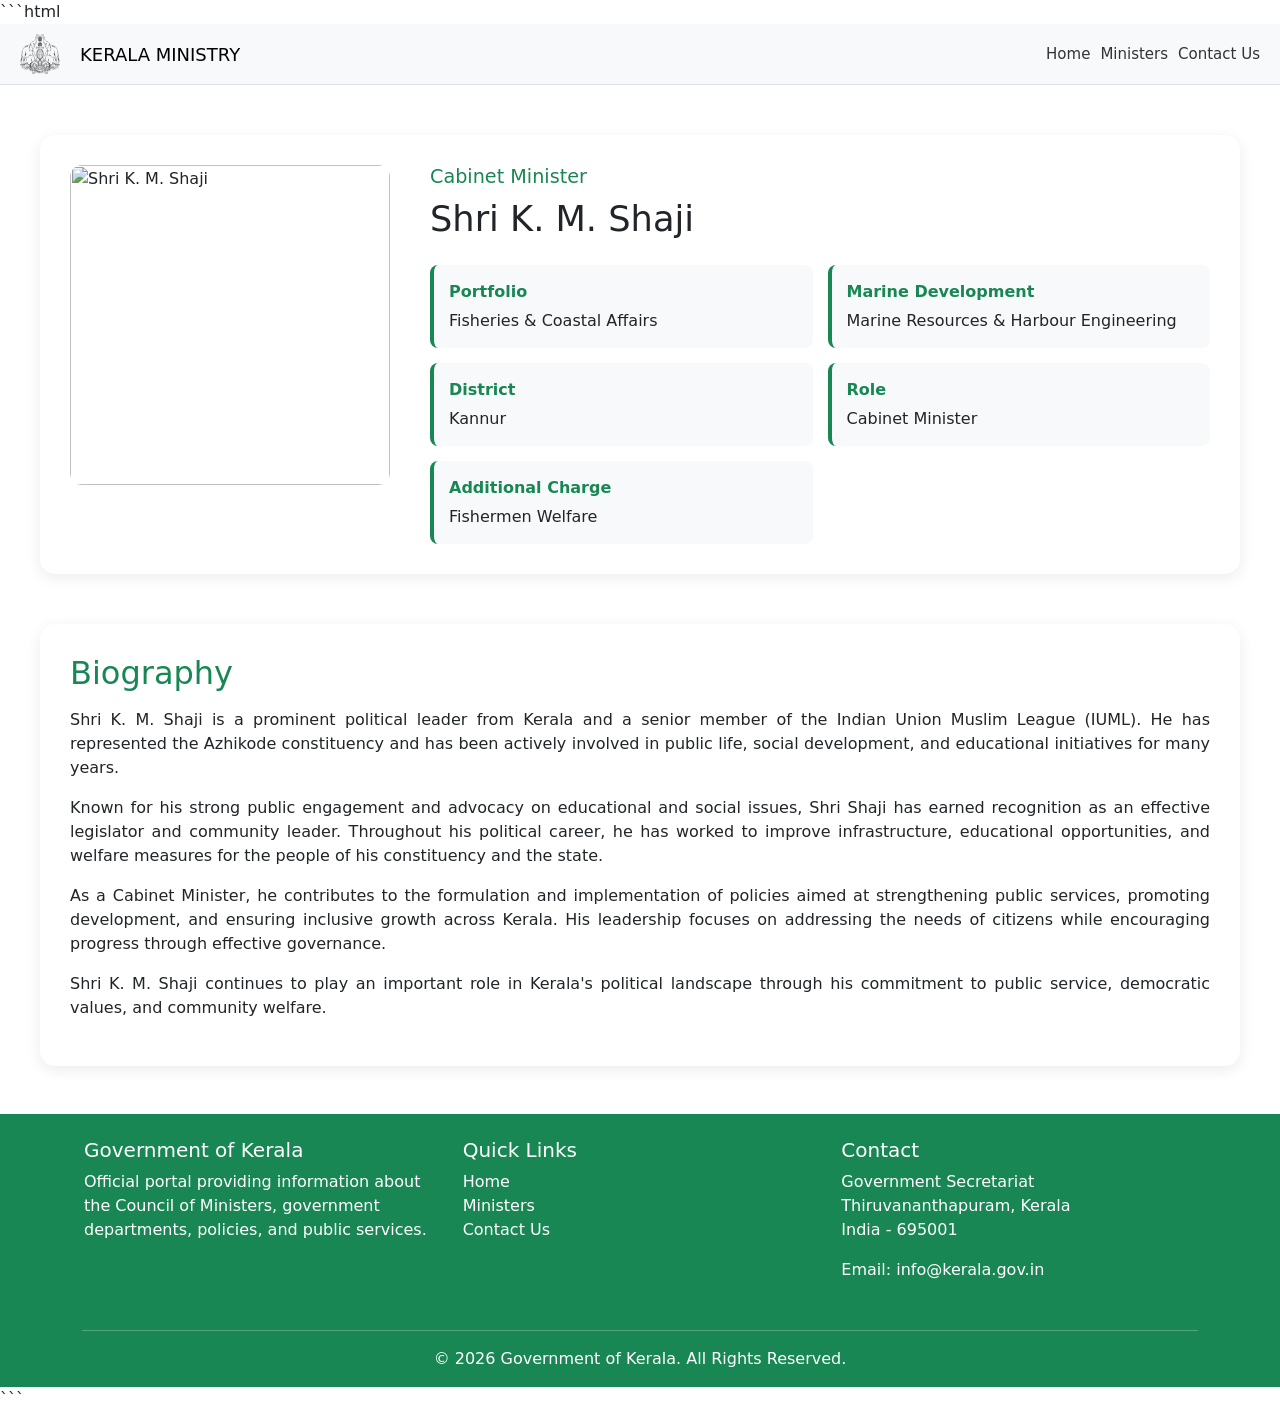
==== kmshaji.html @ b5786547 "first commit" ====
```html
<!DOCTYPE html>
<html lang="en">
<head>
    <meta charset="UTF-8">
    <meta name="viewport" content="width=device-width, initial-scale=1.0">
    <title>K. M. Shaji | Kerala Ministry</title>

    <link rel="stylesheet" href="style.css">

    <link href="https://cdn.jsdelivr.net/npm/bootstrap@5.3.8/dist/css/bootstrap.min.css"
          rel="stylesheet"
          integrity="sha384-sRIl4kxILFvY47J16cr9ZwB07vP4J8+LH7qKQnuqkuIAvNWLzeN8tE5YBujZqJLB"
          crossorigin="anonymous">
</head>

<body>

    <!-- Navbar -->
    <nav class="navbar-container">
        <div>
            <img src="govt-logo.png" alt="Kerala Logo" class="logo">
            <a href="#">KERALA MINISTRY</a>
        </div>

        <div class="nav-links">
            <a href="index.html">Home</a>
            <a href="ministers.html">Ministers</a>
            <a href="contact.html">Contact Us</a>
        </div>
    </nav>

    <!-- Minister Profile -->
    <section class="minister-section">

        <img src="http://www.niyamasabha.org/pics/16kla%20ministers%20pics/K.%20M.%20Shaji.jpg"
             alt="Shri K. M. Shaji">

        <div class="minister-details">

            <h2>Cabinet Minister</h2>
            <h1>Shri K. M. Shaji</h1>

            <div class="info-grid">

                <div class="info-item">
                <span class="label">Portfolio</span>
                <span>Fisheries & Coastal Affairs</span>
            </div>

            <div class="info-item">
                <span class="label">Marine Development</span>
                <span>Marine Resources & Harbour Engineering</span>
            </div>

            <div class="info-item">
                <span class="label">District</span>
                <span>Kannur</span>
            </div>

            <div class="info-item">
                <span class="label">Role</span>
                <span>Cabinet Minister</span>
            </div>

            <div class="info-item">
                <span class="label">Additional Charge</span>
                <span>Fishermen Welfare</span>
            </div>

            </div>

        </div>

    </section>

    <!-- Biography -->
    <section class="biography">
        <h2>Biography</h2>

        <p>
            Shri K. M. Shaji is a prominent political leader from Kerala and a
            senior member of the Indian Union Muslim League (IUML). He has
            represented the Azhikode constituency and has been actively involved
            in public life, social development, and educational initiatives for
            many years.
        </p>

        <p>
            Known for his strong public engagement and advocacy on educational
            and social issues, Shri Shaji has earned recognition as an effective
            legislator and community leader. Throughout his political career, he
            has worked to improve infrastructure, educational opportunities,
            and welfare measures for the people of his constituency and the
            state.
        </p>

        <p>
            As a Cabinet Minister, he contributes to the formulation and
            implementation of policies aimed at strengthening public services,
            promoting development, and ensuring inclusive growth across Kerala.
            His leadership focuses on addressing the needs of citizens while
            encouraging progress through effective governance.
        </p>

        <p>
            Shri K. M. Shaji continues to play an important role in Kerala's
            political landscape through his commitment to public service,
            democratic values, and community welfare.
        </p>
    </section>

    <!-- Footer -->
    <footer class="bg-success text-white pt-4 pb-3 mt-5">
        <div class="container">

            <div class="row">

                <div class="col-md-4 mb-3">
                    <h5>Government of Kerala</h5>
                    <p>
                        Official portal providing information about the Council
                        of Ministers, government departments, policies, and
                        public services.
                    </p>
                </div>

                <div class="col-md-4 mb-3">
                    <h5>Quick Links</h5>
                    <ul class="list-unstyled">
                        <li><a href="index.html" class="text-white text-decoration-none">Home</a></li>
                        <li><a href="ministers.html" class="text-white text-decoration-none">Ministers</a></li>
                        <li><a href="contact.html" class="text-white text-decoration-none">Contact Us</a></li>
                    </ul>
                </div>

                <div class="col-md-4 mb-3">
                    <h5>Contact</h5>
                    <p>
                        Government Secretariat<br>
                        Thiruvananthapuram, Kerala<br>
                        India - 695001
                    </p>
                    <p>Email: info@kerala.gov.in</p>
                </div>

            </div>

            <hr class="border-light">

            <div class="text-center">
                <p class="mb-0">
                    © 2026 Government of Kerala. All Rights Reserved.
                </p>
            </div>

        </div>
    </footer>

    <script src="https://cdn.jsdelivr.net/npm/bootstrap@5.3.8/dist/js/bootstrap.bundle.min.js"
            integrity="sha384-FKyoEForCGlyvwx9Hj09JcYn3nv7wiPVlz7YYwJrWVcXK/BmnVDxM+D2scQbITxI"
            crossorigin="anonymous"></script>

</body>
</html>
```
---- style.css ----
body {
    background-color: #f5f6f8;
    font-family: 'Cormorant Garamond';
    font-size: 16px;
    font-weight: 400;
    line-height: 1.6;
    color: #1a1a1a;
    -webkit-font-smoothing: antialiased;
    -moz-osx-font-smoothing: grayscale;
}
 
/* ── Navbar ── */
.navbar-container {
    display: flex;
    justify-content: space-between;
    align-items: center;
    background-color: #f8f9fa;
    padding: 10px 20px;
    border-bottom: 1px solid #dee2e6;
}
 
.navbar-container div {
    display: flex;
    align-items: center;
    gap: 10px;
}
 
.navbar-container a {
    text-decoration: none;
    color: #000;
    font-size: 18px;
}
 
.nav-links {
    display: flex;
    gap: 20px;
}
 
.nav-links a {
    font-size: 15px;
    font-weight: 500;
    color: #333;
    transition: color 0.15s;
}
 
.nav-links a:hover {
    color: #1a5c38;
}
 
.logo {
    width: 40px;
    height: 40px;
    margin-right: 10px;
}
 
/* ── Page title ── */
.hero-text h1 {
    font-family: 'Cormorant Garamond';
    font-size: 1.8rem;
    font-weight: 700;
    padding: 28px 0 20px 24px;
    color: #ffffff;
}
 
/* ── Hero section (kept for index.html) ── */
.hero-section {
    position: relative;
}
 
.hero-section::before {
    content: "";
    position: absolute;
    inset: 0;
    background: rgba(0, 0, 0, 0.25);
    z-index: 1;
}
 
.ministers-grp-image {
    width: 100%;
    height: 667px;
    object-fit: cover;
}
 
.hero-text {
    position: absolute;
    top: 50%;
    left: 10%;
    transform: translateY(-50%);
    color: white;
    z-index: 2;
}
 
.hero-text h1 {
    font-size: 3rem;
    font-weight: bold;
    padding: 0;
}
 
.hero-text p {
    font-size: 1.3rem;
}
 
.icon img {
    width: 20px;
    height: 20px;
    margin-right: 10px;
}
 
.stats-section {
    padding: 40px 0;
}
 
/* ── Grid: 4 equal columns ── */
.container .row {
    display: flex;
    flex-wrap: wrap;
    align-items: stretch;
    justify-content: flex-start;
    margin: 0 -10px;
    gap: 0;
}
 
.container .row .col {
    flex: 0 0 25%;
    max-width: 25%;
    display: flex;
    padding: 10px;
}
 
/* ── Cards: uniform size ── */
.card {
    width: 100% !important;       /* overrides all inline style="width:..." */
    height: 100%;
    display: flex;
    text-align: left;
    flex-direction: column;
    border-radius: 10px;
    overflow: hidden;
    border: 1px solid #e2e6ea;
    box-shadow: 0 2px 8px rgba(0, 0, 0, 0.07);
    transition: transform 0.18s, box-shadow 0.18s;
}
 
.card:hover {
    transform: translateY(-4px);
    box-shadow: 0 8px 20px rgba(0, 0, 0, 0.12);
}
 
/* ── Uniform photo height ── */
.card-img-top {
    width: 100%;
    height: 220px;
    object-fit: cover;
    object-position: center top;
    flex-shrink: 0;
}
 
/* ── Card body: button pinned to bottom ── */
.card-body {
    display: flex;
    flex-direction: column;
    flex: 1;
    padding: 16px;
}
 
.card-title {
    font-family: 'Cormorant Garamond';
    font-size: 0.95rem;
    font-weight: 700;
    margin-bottom: 4px !important;
}
 
.card-subtitle {
    font-size: 0.8rem;
    margin-bottom: 12px !important;
}
 
.card-body hr {
    margin: 0 0 12px;
    border-color: #e2e6ea;
}
 
.card-body .card-text {
    font-size: 0.78rem;
    font-weight: 700;
    margin-bottom: 8px;
}
 
/* ── Portfolio list fills space; button stays at bottom ── */
.card-body ul {
    flex: 1;
    min-height: unset !important;   /* removes hardcoded min-height */
    margin-bottom: 0;
    font-size: 0.82rem !important;
}
 
.card-body ul li {
    padding: 2px 0;
    line-height: 1.45;
}
 
/* ── View Details button ── */
.card .btn-primary {
    margin-top: auto !important;
    background-color: #1a5c38;
    border-color: #1a5c38;
    font-size: 0.82rem;
    font-weight: 600;
    border-radius: 6px;
    padding: 8px 0;
    transition: background-color 0.2s;
}
 
.card .btn-primary:hover {
    background-color: #134429;
    border-color: #134429;
}

/*contact page*/
 .contact-section {
            padding: 60px 0;
        }

.contact-card {
    max-width: 700px;
    margin: auto;
}
.flexbox{
    display:flex;
}

.cm-section{
    min-height:100vh;
    background:linear-gradient(
        135deg,
        #0d4b2f 0%,
        #0b5d35 100%
    );
    color:white;
    padding:70px;
    justify-content:space-between;
    align-items:center;
    font-family:'Cormorant Garamond', serif;
}

.cm-hero{
    width:60%;
}

.cm-tag{
    display:inline-block;
    color:#d6b25e;
    letter-spacing:4px;
    font-size:14px;
    font-weight:600;
    margin-bottom:30px;
    position:relative;
}

.cm-tag::before{
    content:"";
    width:60px;
    height:2px;
    background:#d6b25e;
    display:inline-block;
    margin-right:15px;
    vertical-align:middle;
}

.cm-hero h1{
    font-size:5rem;
    font-weight:700;
    line-height:1;
    margin-bottom:10px;
}

.cm-hero h3{
    font-size:2rem;
    font-style:italic;
    color:#d6b25e;
    margin-bottom:50px;
    font-weight:400;
}

.info-grid{
    display:grid;
    grid-template-columns:repeat(2,1fr);
    gap:25px;
}

.info-card{
    background:rgba(255,255,255,0.08);
    backdrop-filter:blur(10px);
    border:1px solid rgba(255,255,255,0.12);
    padding:25px;
    border-radius:16px;
    transition:.3s;
}

.info-card:hover{
    transform:translateY(-5px);
    background:rgba(255,255,255,0.12);
}

.info-card span{
    display:block;
    color:#d6b25e;
    font-size:13px;
    letter-spacing:2px;
    margin-bottom:10px;
    font-family:sans-serif;
}

.info-card p{
    font-size:1.15rem;
    font-family:'Segoe UI',sans-serif;
    font-weight:500;
}

.cm-image{
    width:35%;
    display:flex;
    justify-content:center;
}

.image-frame{
    width:420px;
    height:420px;
    border-radius:50%;
    background:rgba(255,255,255,0.08);
    border:3px solid rgba(214,178,94,.4);
    display:flex;
    justify-content:center;
    align-items:center;
    box-shadow:
        0 0 40px rgba(214,178,94,.15);
}

.cm-image img{
    width:90%;
    height:90%;
    object-fit:cover;
    border-radius:50%;
}



.stat-box{
    padding:45px 20px;
    border-right:1px solid #ddd;
}


.stat-box h2{
    font-size:4rem;
    font-weight:700;
    color:#0f4b3a;
    margin-bottom:10px;
    line-height:1;
}

.stat-box p{
    font-family: "Cormorant Garamond";
    font-size:1.2rem;
    color:#4f5563;
    line-height:1.4;
    margin:0;
}
.stat-box:hover{
    background-color:#f3f4f6;
    border-radius:8px;
    transition:all 0.3s ease-in-out;
}

.minister-section {
    max-width: 1200px;
    margin: 50px auto;
    padding: 30px;
    background: white;
    border-radius: 15px;
    display: flex;
    gap: 40px;
    align-items: flex-start;
    box-shadow: 0 4px 15px rgba(0,0,0,0.08);
}

.minister-section img {
    width: 320px;
    border-radius: 12px;
    object-fit: cover;
}

.minister-details {
    flex: 1;
}

.minister-details h2 {
    color: #198754;
    font-size: 1.2rem;
    margin-bottom: 10px;
}

.minister-details h1 {
    margin-bottom: 25px;
    font-size: 2.2rem;
}

.info-grid {
    display: grid;
    grid-template-columns: repeat(2, 1fr);
    gap: 15px;
}

.info-item {
    background: #f8f9fa;
    padding: 15px;
    border-left: 4px solid #198754;
    border-radius: 8px;
}

.label {
    display: block;
    font-weight: bold;
    color: #198754;
    margin-bottom: 5px;
}

/* Biography */
.biography {
    max-width: 1200px;
    margin: 30px auto;
    padding: 30px;
    background: white;
    border-radius: 15px;
    box-shadow: 0 4px 15px rgba(0,0,0,0.08);
}

.biography h2 {
    color: #198754;
    margin-bottom: 15px;
}

.biography p {
    text-align: justify;
    font-size: 1rem;
}
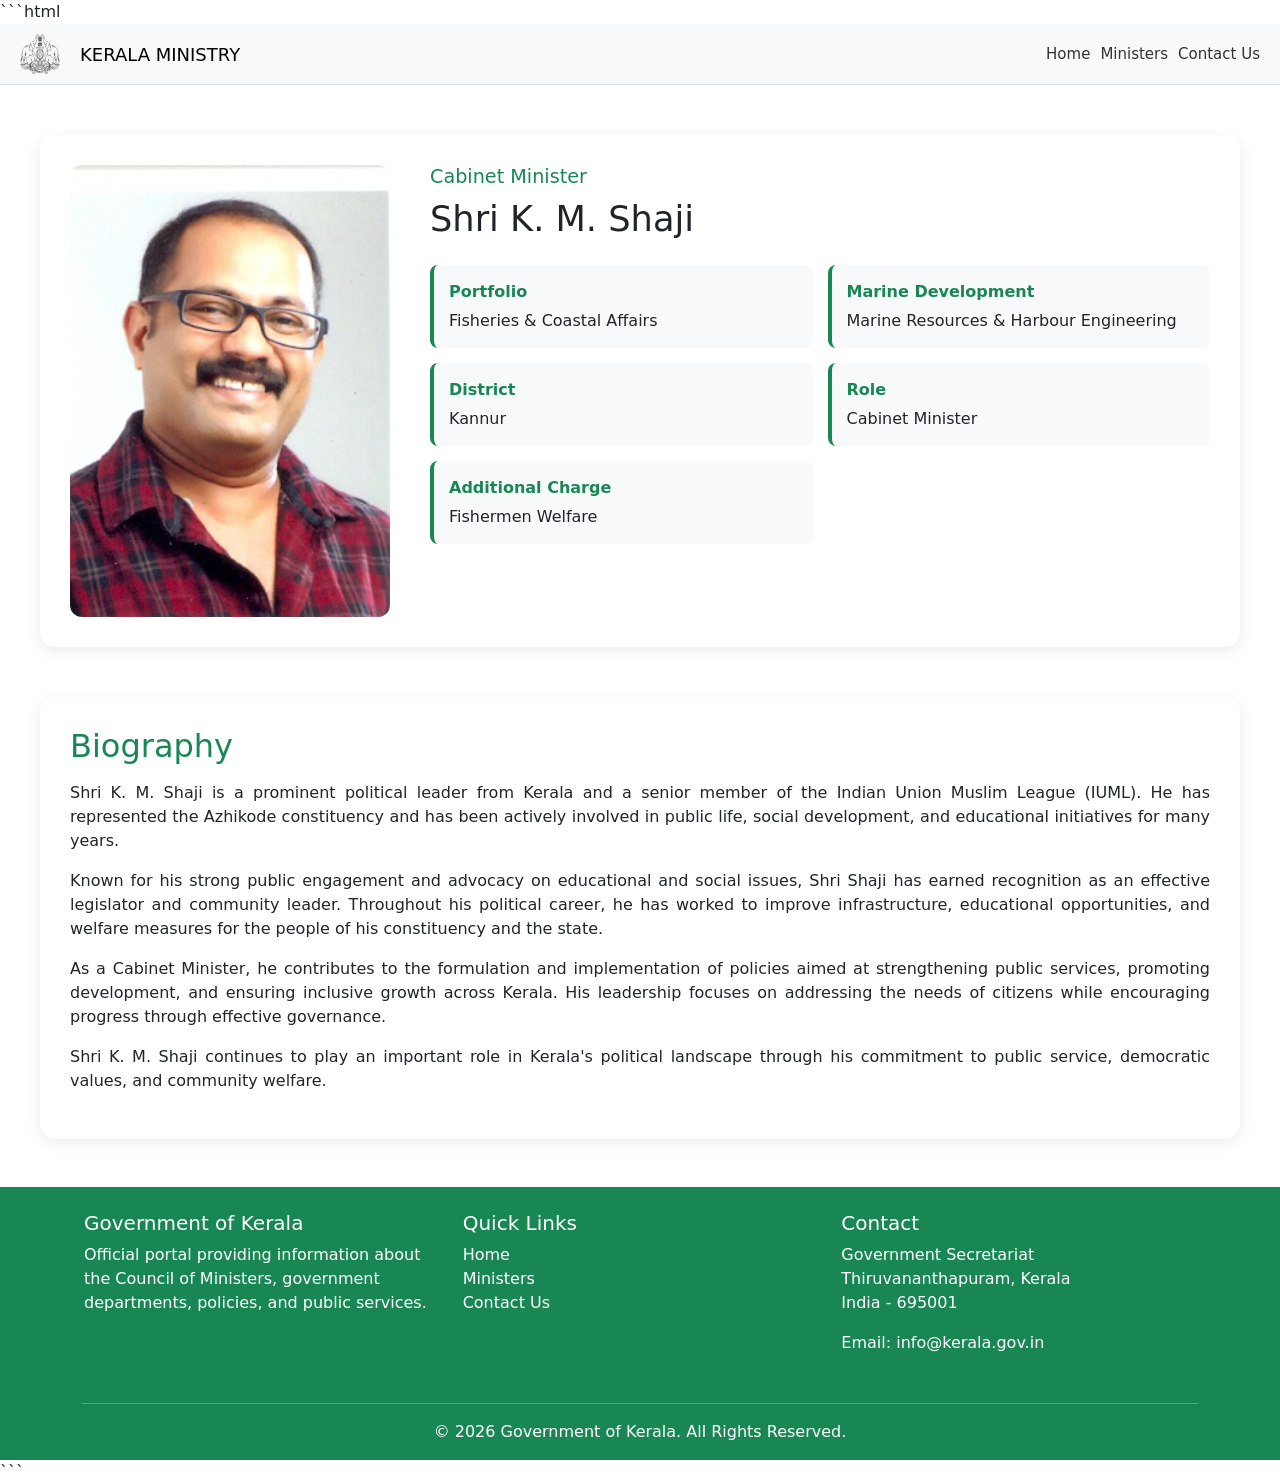
==== commit ea134285: "errors sorted" ====
--- a/kmshaji.html
+++ b/kmshaji.html
@@ -33,7 +33,7 @@
     <!-- Minister Profile -->
     <section class="minister-section">
 
-        <img src="http://www.niyamasabha.org/pics/16kla%20ministers%20pics/K.%20M.%20Shaji.jpg"
+        <img src="K. M. Shaji.jpg"
              alt="Shri K. M. Shaji">
 
         <div class="minister-details">
--- a/style.css
+++ b/style.css
@@ -189,7 +189,7 @@
 /* ── Portfolio list fills space; button stays at bottom ── */
 .card-body ul {
     flex: 1;
-    min-height: unset !important;   /* removes hardcoded min-height */
+    min-height: unset !important;  
     margin-bottom: 0;
     font-size: 0.82rem !important;
 }
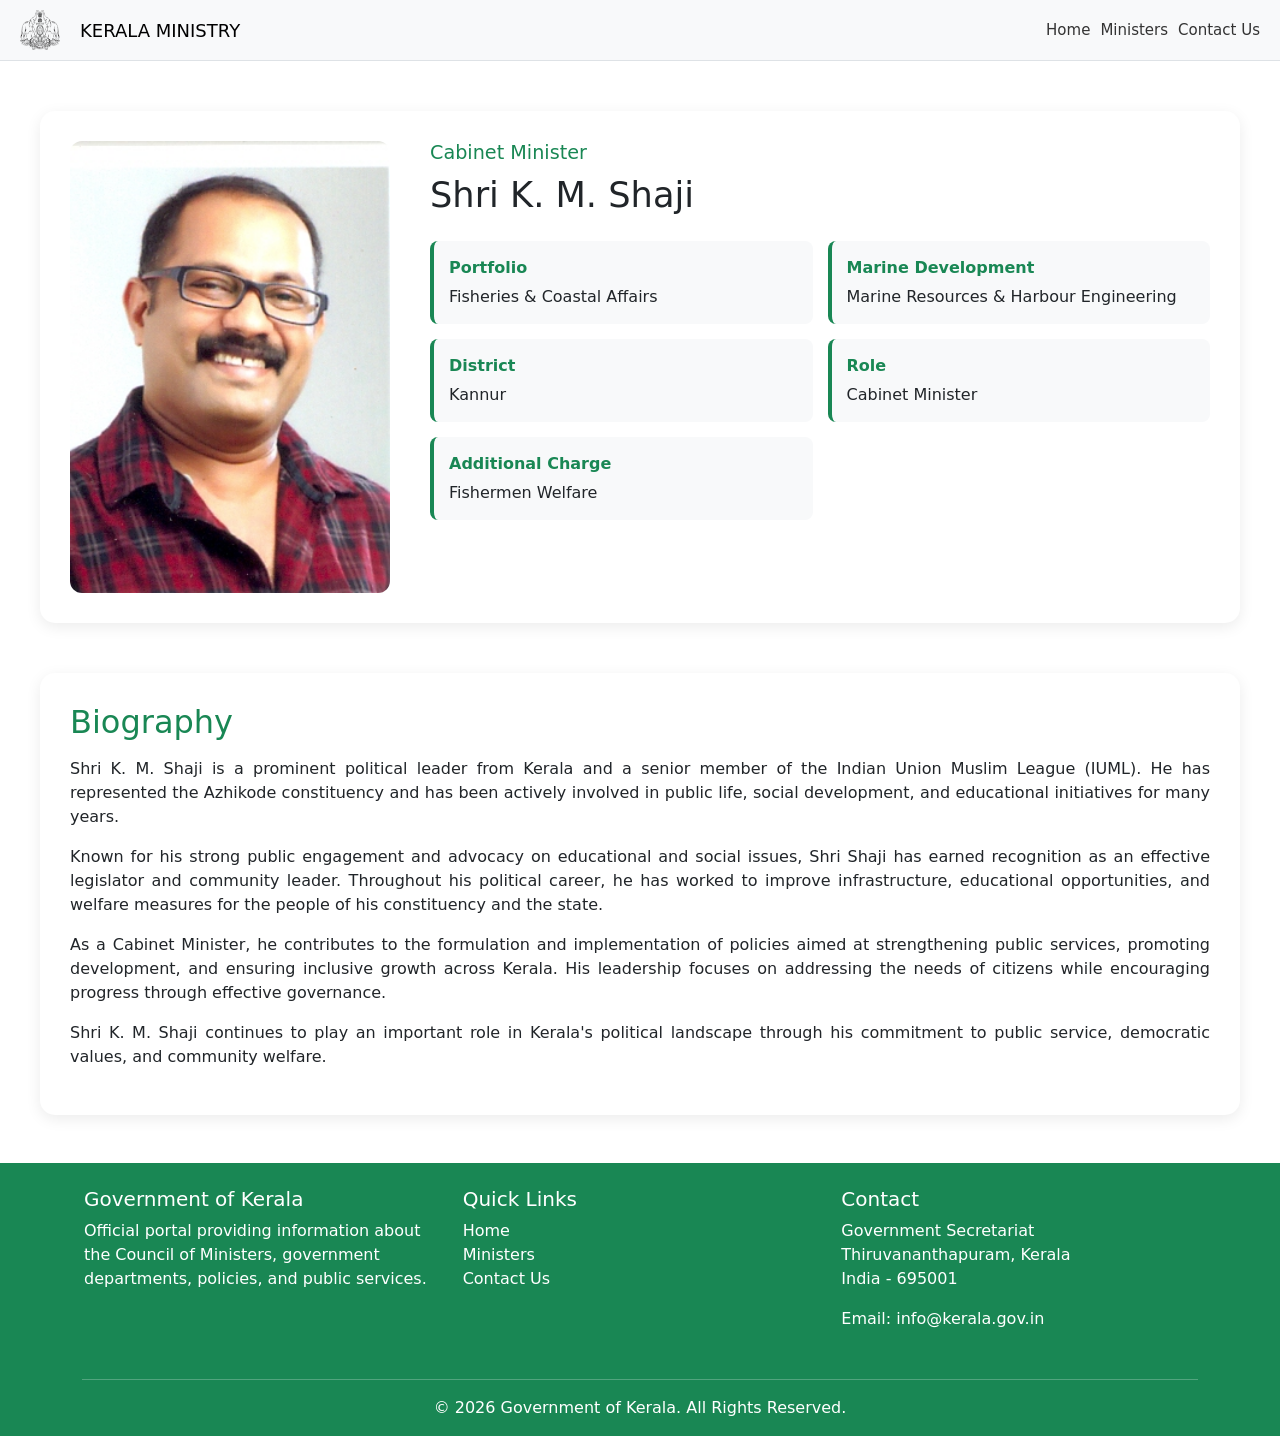
==== commit 4ee47a0a: "corrected the structure" ====
--- a/kmshaji.html
+++ b/kmshaji.html
@@ -1,4 +1,3 @@
-```html
 <!DOCTYPE html>
 <html lang="en">
 <head>
@@ -163,4 +162,4 @@
 
 </body>
 </html>
-```
+
